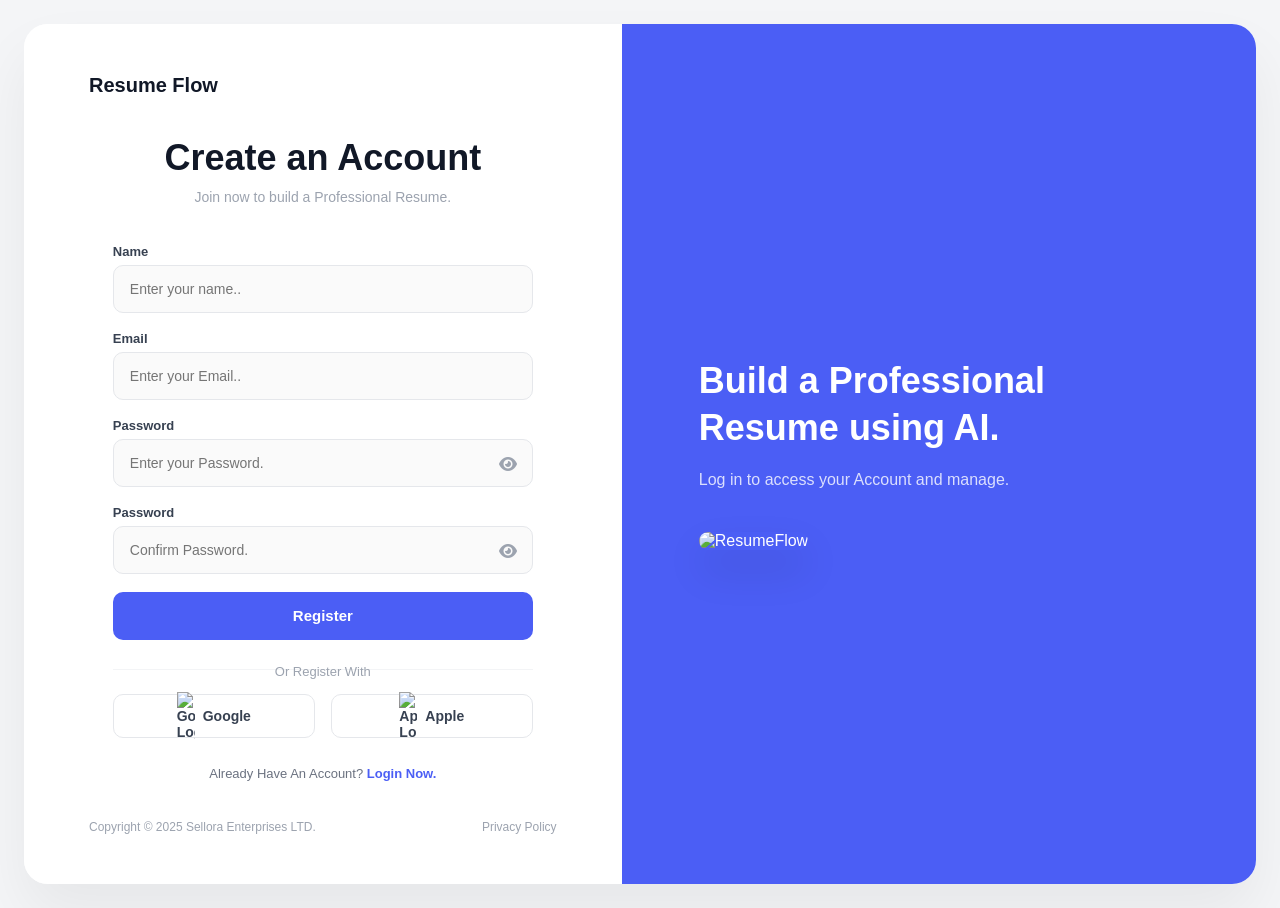
==== signup.html @ 798a3c8f "resume product landing page" ====
<!DOCTYPE html>
<html lang="en">
<head>
    <meta charset="UTF-8">
    <title>Signup Page</title>
    <link rel="stylesheet" href="signup.css">
    <link rel="stylesheet" href="https://cdnjs.cloudflare.com/ajax/libs/font-awesome/6.7.2/css/all.min.css">
    <script href="script.js"></script>
</head>
<body>
    <main class="split-container">
        
        <section class="left-pane">
            <header class="logo">
                <h2>Resume Flow</h2>
            </header>

            <article class="content-box">
                <h1>Create an Account</h1>
                <p class="details">Join now to build a Professional Resume.</p>
                
                <form action="https://mohit0171.github.io/resume-landing/" class="form">
                    <label>
                        <p class="field-label">Name</p>
                        <input type="text" id="login" name="login" placeholder="Enter your name.." required>
                    </label>

                    <label>
                        <p class="field-label">Email</p>
                        <input type="text" id="login" name="login" placeholder="Enter your Email.." required>
                    </label>
                    
                    <label class="password-container">
                        <p class="field-label">Password</p>
                        <input type="password" id="Password" placeholder="Enter your Password." required>
                        <i class="fa-solid fa-eye" id="togglePassword"></i>
                    </label>

                    <label class="password-container">
                        <p class="field-label">Password</p>
                        <input type="password" id="Password" placeholder="Confirm Password." required>
                        <i class="fa-solid fa-eye" id="togglePassword"></i>
                    </label>
                    
                    <button class="submit" type="submit">Register</button>
                </form>

                <p class="or">Or Register With</p>
                <hr class="line">
                
                <p class="oauth-row">
                    <button class="google">
                        <img src="https://static.vecteezy.com/system/resources/previews/022/613/027/non_2x/google-icon-logo-symbol-free-png.png" alt="Google Logo" width="18">
                        Google
                    </button>
                    <button class="apple">
                        <img src="https://www.freepnglogos.com/uploads/apple-logo-png/apple-logo-png-dallas-shootings-don-add-are-speech-zones-used-4.png" alt="Apple Logo" width="18">
                        Apple
                    </button>
                </p>
                
                <p class="dont">Already Have An Account? <a href="login.html">Login Now.</a></p>
            </article>

            <footer>
                <p>Copyright © 2025 Sellora Enterprises LTD.</p>
                <a href="#">Privacy Policy</a>
            </footer>
        </section>

        <aside class="right-pane">
            <section class="pane-content">
                <h2>Build a Professional Resume using AI.</h2>
                <p>Log in to access your Account and manage.</p>
                <img src="https://drive.google.com/thumbnail?id=1WP12EB5L4lGUek8USouAcV7kJocgKrPU&sz=w1000" 
                alt="ResumeFlow" class="mockup-img">
            </section>
        </aside>

    </main>
    <script src="script.js"></script>
</body>
</html>
---- signup.css ----
/* ==========================================
   1. RESET & INITIAL LAYOUT FRAMEWORK
   ========================================== */
*{
    margin: 0;
    padding: 0;
    box-sizing: border-box;
    font-family: 'Poppins', sans-serif;
}

body{
    background: #f4f5f7;
    display: flex;
    justify-content: center;
    align-items: center;
    min-height: 100vh;
    padding: 24px;
}

/* Crisp double-sided split desktop view card */
.split-container {
    display: flex;
    width: 100%;
    max-width: 1280px;
    height: 860px;
    background: #ffffff;
    border-radius: 24px;
    box-shadow: 0 30px 60px rgba(0,0,0,0.06);
    overflow: hidden;
}

/* ==========================================
   2. LEFT COMPONENT STYLING (FORMS)
   ========================================== */
.left-pane {
    flex: 1;
    display: flex;
    flex-direction: column;
    justify-content: space-between;
    padding: 50px 65px;
    background: #ffffff;
    position: relative;
}

.logo {
    display: flex;
    align-items: center;
}

.logo h2 {
    font-size: 20px;
    color: #111827;
    font-weight: 700;
}

.content-box {
    max-width: 420px;
    width: 100%;
    margin: auto;
}

h1{
    font-size: 36px;
    color: #111827;
    text-align: center;
    font-weight: 700;
    margin-bottom: 8px;
}

.details{
    font-size: 14px;
    color: #9ca3af;
    text-align: center;
    margin-bottom: 36px;
    line-height: 1.5;
}

/* ==========================================
   3. FORM INPUT LAYOUTS & FIELDS
   ========================================== */
.form label {
    display: block;
    width: 100%;
    margin-bottom: 18px;
    position: relative;
}

.field-label {
    font-size: 13px;
    font-weight: 600;
    color: #374151;
    margin-bottom: 6px;
    text-align: left;
}

input[type="text"],
input[type="password"]{
    width: 100%;
    height: 48px;
    border: 1px solid #e5e7eb;
    border-radius: 10px;
    padding: 0 16px;
    font-size: 14px;
    color: #111827;
    background-color: #fafafa;
    transition: all .2s ease-in-out;
    outline: none;
}

input[type="text"]:focus,
input[type="password"]:focus{
    border-color: #4b5ef5;
    background-color: #ffffff;
    box-shadow: 0 0 0 4px rgba(75, 94, 245, 0.1);
}

/* ==========================================
   4. EYE ICON EMBED WITHIN CONTAINER
   ========================================== */
.password-container {
    position: relative;
}

.password-container input {
    padding-right: 45px;
}

#togglePassword{
    position: absolute;
    right: 16px;
    bottom: 15px; /* Centers cleanly across from text field boundary lines */
    cursor: pointer;
    color: #9ca3af;
    font-size: 16px;
    transition: color .2s;
    z-index: 5;
}

#togglePassword:hover{
    color: #4b5ef5;
}


.submit{
    width: 100%;
    height: 48px;
    border: none;
    border-radius: 10px;
    background: #4b5ef5;
    color: white;
    font-size: 15px;
    font-weight: 600;
    cursor: pointer;
    transition: background .2s;
}

.submit:hover{
    background: #374dd5;
}


.or{
    text-align: center;
    color: #9ca3af;
    font-size: 13px;
    margin-top: 24px;
    position: relative;
}

.line{
    border: none;
    border-top: 1px solid #f3f4f6;
    margin-top: -10px;
    margin-bottom: 24px;
}

.oauth-row {
    display: flex;
    gap: 16px;
    margin-bottom: 28px;
}

.google,
.apple{
    flex: 1;
    height: 44px;
    border: 1px solid #e5e7eb;
    border-radius: 10px;
    background: #ffffff;
    font-size: 14px;
    font-weight: 600;
    color: #374151;
    cursor: pointer;
    display: inline-flex;
    align-items: center;
    justify-content: center;
    gap: 8px;
    transition: background .2s;
}

.google:hover,
.apple:hover{
    background: #f9fafb;
}

.dont{
    text-align: center;
    font-size: 13px;
    color: #6b7280;
}

.dont a {
    color: #4b5ef5;
    text-decoration: none;
    font-weight: 600;
}

.dont a:hover {
    text-decoration: underline;
}


.left-pane footer {
    display: flex;
    justify-content: space-between;
    width: 100%;
    font-size: 12px;
    color: #9ca3af;
}

.left-pane footer a {
    color: #9ca3af;
    text-decoration: none;
}

.left-pane footer a:hover {
    text-decoration: underline;
}

.right-pane {
    flex: 1.1;
    background: #4b5ef5;
    display: flex;
    align-items: center;
    justify-content: center;
    padding: 60px;
    position: relative;
}

.pane-content {
    max-width: 480px;
    color: #ffffff;
}

.pane-content h2 {
    font-size: 36px;
    font-weight: 700;
    line-height: 1.3;
    margin-bottom: 16px;
}

.pane-content p {
    font-size: 16px;
    color: rgba(255, 255, 255, 0.8);
    margin-bottom: 40px;
    line-height: 1.5;
}

.mockup-img {
    width: 100%;
    border-radius: 16px;
    box-shadow: 0 20px 40px rgba(0, 0, 0, 0.12);
}

/* Seamless tablet responsive fallback */
@media (max-width: 950px) {
    .right-pane {
        display: none;
    }
}
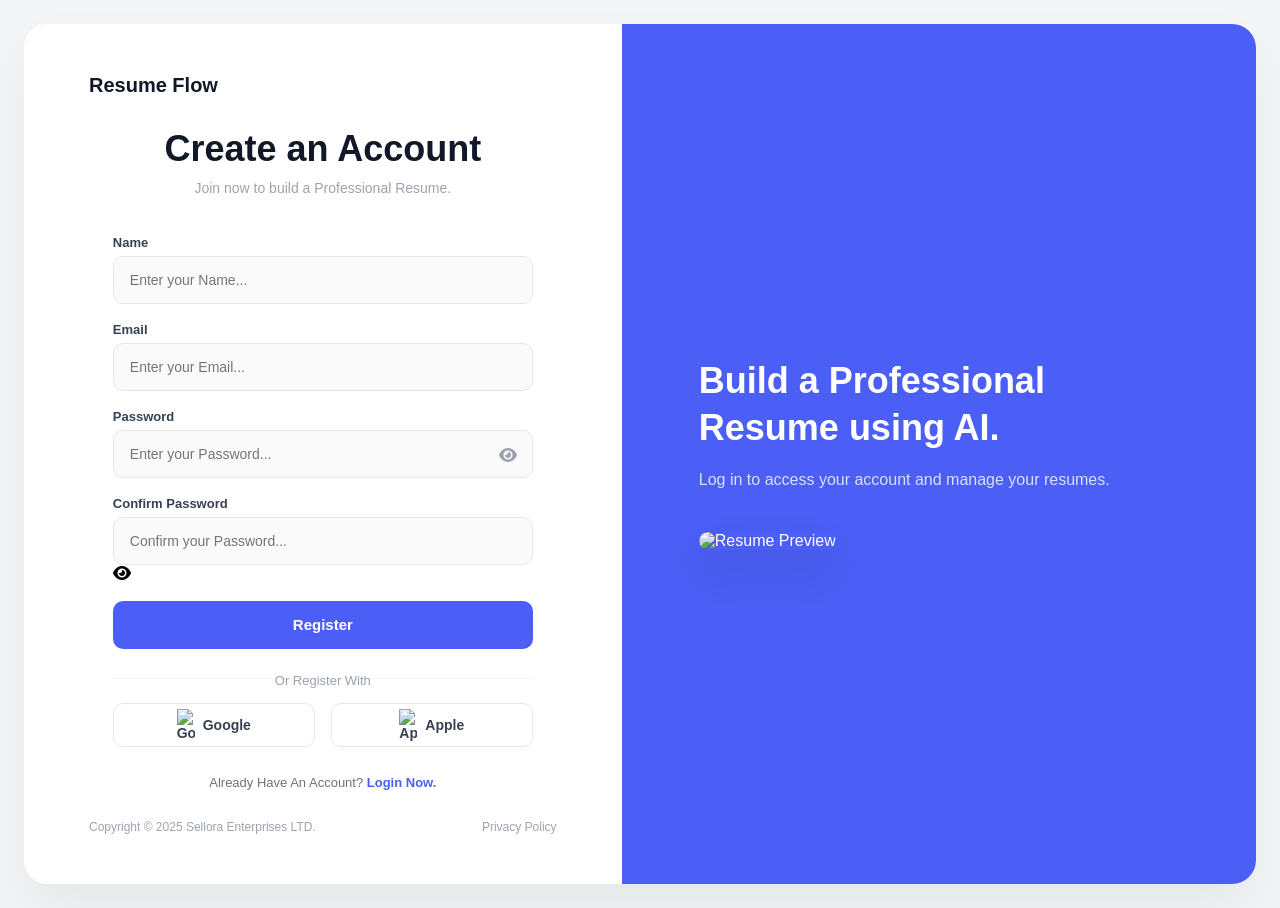
==== commit 6533641f: "Update signup.html" ====
--- a/signup.html
+++ b/signup.html
@@ -1,83 +1,169 @@
 <!DOCTYPE html>
 <html lang="en">
+
 <head>
     <meta charset="UTF-8">
+    <meta name="viewport" content="width=device-width, initial-scale=1.0">
     <title>Signup Page</title>
+
     <link rel="stylesheet" href="signup.css">
-    <link rel="stylesheet" href="https://cdnjs.cloudflare.com/ajax/libs/font-awesome/6.7.2/css/all.min.css">
-    <script href="script.js"></script>
+
+    <link rel="stylesheet"
+        href="https://cdnjs.cloudflare.com/ajax/libs/font-awesome/6.7.2/css/all.min.css">
 </head>
+
 <body>
+
     <main class="split-container">
-        
+
+        <!-- Left Side -->
         <section class="left-pane">
+
             <header class="logo">
                 <h2>Resume Flow</h2>
             </header>
 
             <article class="content-box">
+
                 <h1>Create an Account</h1>
-                <p class="details">Join now to build a Professional Resume.</p>
-                
-                <form action="https://mohit0171.github.io/resume-landing/" class="form">
+
+                <p class="details">
+                    Join now to build a Professional Resume.
+                </p>
+
+                <form class="form">
+
+                    <!-- Name -->
                     <label>
                         <p class="field-label">Name</p>
-                        <input type="text" id="login" name="login" placeholder="Enter your name.." required>
+                        <input type="text"
+                            id="name"
+                            placeholder="Enter your Name..."
+                            required>
                     </label>
 
+                    <!-- Email -->
                     <label>
                         <p class="field-label">Email</p>
-                        <input type="text" id="login" name="login" placeholder="Enter your Email.." required>
-                    </label>
-                    
-                    <label class="password-container">
-                        <p class="field-label">Password</p>
-                        <input type="password" id="Password" placeholder="Enter your Password." required>
-                        <i class="fa-solid fa-eye" id="togglePassword"></i>
+                        <input type="text"
+                            id="email"
+                            placeholder="Enter your Email..."
+                            required>
                     </label>
 
+                    <!-- Password -->
                     <label class="password-container">
+
                         <p class="field-label">Password</p>
-                        <input type="password" id="Password" placeholder="Confirm Password." required>
-                        <i class="fa-solid fa-eye" id="togglePassword"></i>
+
+                        <input
+                            type="password"
+                            id="password"
+                            placeholder="Enter your Password..."
+                            required>
+
+                        <i class="fa-solid fa-eye"
+                            id="togglePassword"></i>
+
                     </label>
-                    
-                    <button class="submit" type="submit">Register</button>
+
+                    <!-- Confirm Password -->
+                    <label class="password-container">
+
+                        <p class="field-label">Confirm Password</p>
+
+                        <input
+                            type="password"
+                            id="confirmPassword"
+                            placeholder="Confirm your Password..."
+                            required>
+
+                        <i class="fa-solid fa-eye"
+                            id="toggleConfirmPassword"></i>
+
+                    </label>
+
+                    <button type="submit" class="submit">
+                        Register
+                    </button>
+
                 </form>
 
                 <p class="or">Or Register With</p>
+
                 <hr class="line">
-                
+
                 <p class="oauth-row">
-                    <button class="google">
-                        <img src="https://static.vecteezy.com/system/resources/previews/022/613/027/non_2x/google-icon-logo-symbol-free-png.png" alt="Google Logo" width="18">
+
+                    <button class="google" type="button">
+
+                        <img src="https://static.vecteezy.com/system/resources/previews/022/613/027/non_2x/google-icon-logo-symbol-free-png.png"
+                            alt="Google"
+                            width="18">
+
                         Google
+
                     </button>
-                    <button class="apple">
-                        <img src="https://www.freepnglogos.com/uploads/apple-logo-png/apple-logo-png-dallas-shootings-don-add-are-speech-zones-used-4.png" alt="Apple Logo" width="18">
+
+                    <button class="apple" type="button">
+
+                        <img src="https://www.freepnglogos.com/uploads/apple-logo-png/apple-logo-png-dallas-shootings-don-add-are-speech-zones-used-4.png"
+                            alt="Apple"
+                            width="18">
+
                         Apple
+
                     </button>
+
                 </p>
-                
-                <p class="dont">Already Have An Account? <a href="login.html">Login Now.</a></p>
+
+                <p class="dont">
+                    Already Have An Account?
+                    <a href="login.html">Login Now.</a>
+                </p>
+
             </article>
 
             <footer>
-                <p>Copyright © 2025 Sellora Enterprises LTD.</p>
-                <a href="#">Privacy Policy</a>
+
+                <p>
+                    Copyright © 2025 Sellora Enterprises LTD.
+                </p>
+
+                <a href="#">
+                    Privacy Policy
+                </a>
+
             </footer>
+
         </section>
 
+        <!-- Right Side -->
         <aside class="right-pane">
+
             <section class="pane-content">
-                <h2>Build a Professional Resume using AI.</h2>
-                <p>Log in to access your Account and manage.</p>
-                <img src="https://drive.google.com/thumbnail?id=1WP12EB5L4lGUek8USouAcV7kJocgKrPU&sz=w1000" 
-                alt="ResumeFlow" class="mockup-img">
+
+                <h2>
+                    Build a Professional Resume using AI.
+                </h2>
+
+                <p>
+                    Log in to access your account and manage your resumes.
+                </p>
+
+                <img
+                    src="https://drive.google.com/thumbnail?id=1WP12EB5L4lGUek8USouAcV7kJocgKrPU&sz=w1000"
+                    alt="Resume Preview"
+                    class="mockup-img">
+
             </section>
+
         </aside>
 
     </main>
+
     <script src="script.js"></script>
+
 </body>
-</html>+
+</html>
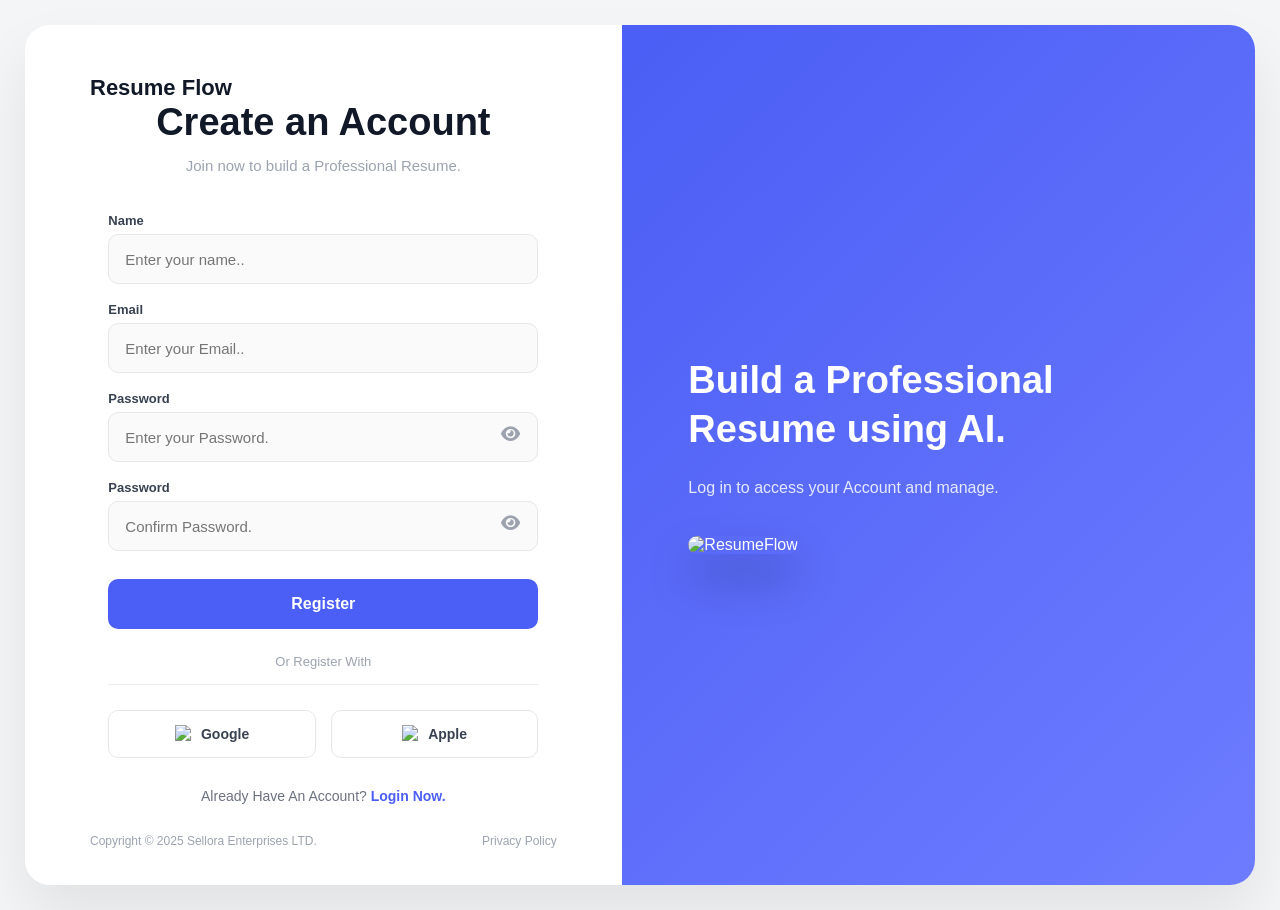
==== commit 6d1c271a: "Update signup.html" ====
--- a/signup.html
+++ b/signup.html
@@ -1,169 +1,83 @@
 <!DOCTYPE html>
 <html lang="en">
-
 <head>
     <meta charset="UTF-8">
-    <meta name="viewport" content="width=device-width, initial-scale=1.0">
     <title>Signup Page</title>
-
     <link rel="stylesheet" href="signup.css">
-
-    <link rel="stylesheet"
-        href="https://cdnjs.cloudflare.com/ajax/libs/font-awesome/6.7.2/css/all.min.css">
+    <link rel="stylesheet" href="https://cdnjs.cloudflare.com/ajax/libs/font-awesome/6.7.2/css/all.min.css">
+    <script href="script.js"></script>
 </head>
-
 <body>
-
     <main class="split-container">
-
-        <!-- Left Side -->
+        
         <section class="left-pane">
-
             <header class="logo">
                 <h2>Resume Flow</h2>
             </header>
 
             <article class="content-box">
-
                 <h1>Create an Account</h1>
-
-                <p class="details">
-                    Join now to build a Professional Resume.
-                </p>
-
-                <form class="form">
-
-                    <!-- Name -->
+                <p class="details">Join now to build a Professional Resume.</p>
+                
+                <form action="https://mohit0171.github.io/resume-landing/" class="form">
                     <label>
                         <p class="field-label">Name</p>
-                        <input type="text"
-                            id="name"
-                            placeholder="Enter your Name..."
-                            required>
+                        <input type="text" id="login" name="login" placeholder="Enter your name.." required>
                     </label>
 
-                    <!-- Email -->
                     <label>
                         <p class="field-label">Email</p>
-                        <input type="text"
-                            id="email"
-                            placeholder="Enter your Email..."
-                            required>
+                        <input type="text" id="login" name="login" placeholder="Enter your Email.." required>
+                    </label>
+                    
+                    <label class="password-container">
+                        <p class="field-label">Password</p>
+                        <input type="password" id="Password" placeholder="Enter your Password." required>
+                        <i class="fa-solid fa-eye" id="togglePassword"></i>
                     </label>
 
-                    <!-- Password -->
                     <label class="password-container">
-
                         <p class="field-label">Password</p>
-
-                        <input
-                            type="password"
-                            id="password"
-                            placeholder="Enter your Password..."
-                            required>
-
-                        <i class="fa-solid fa-eye"
-                            id="togglePassword"></i>
-
+                        <input type="password" id="Password" placeholder="Confirm Password." required>
+                        <i class="fa-solid fa-eye" id="togglePassword"></i>
                     </label>
-
-                    <!-- Confirm Password -->
-                    <label class="password-container">
-
-                        <p class="field-label">Confirm Password</p>
-
-                        <input
-                            type="password"
-                            id="confirmPassword"
-                            placeholder="Confirm your Password..."
-                            required>
-
-                        <i class="fa-solid fa-eye"
-                            id="toggleConfirmPassword"></i>
-
-                    </label>
-
-                    <button type="submit" class="submit">
-                        Register
-                    </button>
-
+                    
+                    <button class="submit" type="submit">Register</button>
                 </form>
 
                 <p class="or">Or Register With</p>
-
                 <hr class="line">
-
+                
                 <p class="oauth-row">
-
-                    <button class="google" type="button">
-
-                        <img src="https://static.vecteezy.com/system/resources/previews/022/613/027/non_2x/google-icon-logo-symbol-free-png.png"
-                            alt="Google"
-                            width="18">
-
+                    <button class="google">
+                        <img src="https://static.vecteezy.com/system/resources/previews/022/613/027/non_2x/google-icon-logo-symbol-free-png.png" alt="Google Logo" width="18">
                         Google
-
                     </button>
-
-                    <button class="apple" type="button">
-
-                        <img src="https://www.freepnglogos.com/uploads/apple-logo-png/apple-logo-png-dallas-shootings-don-add-are-speech-zones-used-4.png"
-                            alt="Apple"
-                            width="18">
-
+                    <button class="apple">
+                        <img src="https://www.freepnglogos.com/uploads/apple-logo-png/apple-logo-png-dallas-shootings-don-add-are-speech-zones-used-4.png" alt="Apple Logo" width="18">
                         Apple
-
                     </button>
-
                 </p>
-
-                <p class="dont">
-                    Already Have An Account?
-                    <a href="login.html">Login Now.</a>
-                </p>
-
+                
+                <p class="dont">Already Have An Account? <a href="login.html">Login Now.</a></p>
             </article>
 
             <footer>
-
-                <p>
-                    Copyright © 2025 Sellora Enterprises LTD.
-                </p>
-
-                <a href="#">
-                    Privacy Policy
-                </a>
-
+                <p>Copyright © 2025 Sellora Enterprises LTD.</p>
+                <a href="#">Privacy Policy</a>
             </footer>
-
         </section>
 
-        <!-- Right Side -->
         <aside class="right-pane">
-
             <section class="pane-content">
-
-                <h2>
-                    Build a Professional Resume using AI.
-                </h2>
-
-                <p>
-                    Log in to access your account and manage your resumes.
-                </p>
-
-                <img
-                    src="https://drive.google.com/thumbnail?id=1WP12EB5L4lGUek8USouAcV7kJocgKrPU&sz=w1000"
-                    alt="Resume Preview"
-                    class="mockup-img">
-
+                <h2>Build a Professional Resume using AI.</h2>
+                <p>Log in to access your Account and manage.</p>
+                <img src="https://drive.google.com/thumbnail?id=1WP12EB5L4lGUek8USouAcV7kJocgKrPU&sz=w1000" 
+                alt="ResumeFlow" class="mockup-img">
             </section>
-
         </aside>
 
     </main>
-
     <script src="script.js"></script>
-
 </body>
-
 </html>
--- a/signup.css
+++ b/signup.css
@@ -1,280 +1,319 @@
+*{
+    margin:0;
+    padding:0;
+    box-sizing:border-box;
+    font-family:'Poppins',sans-serif;
+}
+
+body{
+    background:#f4f5f7;
+    display:flex;
+    justify-content:center;
+    align-items:center;
+    min-height:100vh;
+    padding:25px;
+}
+
+.split-container{
+    width:100%;
+    max-width:1280px;
+    height:860px;
+    display:flex;
+    overflow:hidden;
+    border-radius:25px;
+    background:#fff;
+    box-shadow:0 30px 60px rgba(0,0,0,.08);
+}
+
 /* ==========================================
-   1. RESET & INITIAL LAYOUT FRAMEWORK
-   ========================================== */
-*{
-    margin: 0;
-    padding: 0;
-    box-sizing: border-box;
-    font-family: 'Poppins', sans-serif;
-}
-
-body{
-    background: #f4f5f7;
-    display: flex;
-    justify-content: center;
-    align-items: center;
-    min-height: 100vh;
-    padding: 24px;
-}
-
-/* Crisp double-sided split desktop view card */
-.split-container {
-    display: flex;
-    width: 100%;
-    max-width: 1280px;
-    height: 860px;
-    background: #ffffff;
-    border-radius: 24px;
-    box-shadow: 0 30px 60px rgba(0,0,0,0.06);
-    overflow: hidden;
-}
-
-/* ==========================================
-   2. LEFT COMPONENT STYLING (FORMS)
-   ========================================== */
-.left-pane {
-    flex: 1;
-    display: flex;
-    flex-direction: column;
-    justify-content: space-between;
-    padding: 50px 65px;
-    background: #ffffff;
-    position: relative;
-}
-
-.logo {
-    display: flex;
-    align-items: center;
-}
-
-.logo h2 {
-    font-size: 20px;
-    color: #111827;
-    font-weight: 700;
-}
-
-.content-box {
-    max-width: 420px;
-    width: 100%;
-    margin: auto;
+   LEFT SIDE
+========================================== */
+
+.left-pane{
+    flex:1;
+    display:flex;
+    flex-direction:column;
+    justify-content:space-between;
+    padding:50px 65px;
+    background:#fff;
+}
+
+.logo h2{
+    font-size:22px;
+    color:#111827;
+    font-weight:700;
+}
+
+.content-box{
+    width:100%;
+    max-width:430px;
+    margin:auto;
 }
 
 h1{
-    font-size: 36px;
-    color: #111827;
-    text-align: center;
-    font-weight: 700;
-    margin-bottom: 8px;
+    font-size:38px;
+    color:#111827;
+    text-align:center;
+    margin-bottom:10px;
+    font-weight:700;
 }
 
 .details{
-    font-size: 14px;
-    color: #9ca3af;
-    text-align: center;
-    margin-bottom: 36px;
-    line-height: 1.5;
-}
-
-/* ==========================================
-   3. FORM INPUT LAYOUTS & FIELDS
-   ========================================== */
-.form label {
-    display: block;
-    width: 100%;
-    margin-bottom: 18px;
-    position: relative;
-}
-
-.field-label {
-    font-size: 13px;
-    font-weight: 600;
-    color: #374151;
-    margin-bottom: 6px;
-    text-align: left;
+    text-align:center;
+    color:#9ca3af;
+    font-size:15px;
+    line-height:1.6;
+    margin-bottom:35px;
+}
+
+.form label{
+    display:block;
+    margin-bottom:18px;
+}
+
+.field-label{
+    font-size:13px;
+    font-weight:600;
+    color:#374151;
+    margin-bottom:6px;
 }
 
 input[type="text"],
 input[type="password"]{
-    width: 100%;
-    height: 48px;
-    border: 1px solid #e5e7eb;
-    border-radius: 10px;
-    padding: 0 16px;
-    font-size: 14px;
-    color: #111827;
-    background-color: #fafafa;
-    transition: all .2s ease-in-out;
-    outline: none;
+    width:100%;
+    height:50px;
+    border:1px solid #e5e7eb;
+    border-radius:10px;
+    padding:0 16px;
+    font-size:15px;
+    background:#fafafa;
+    transition:.3s;
+    outline:none;
 }
 
 input[type="text"]:focus,
 input[type="password"]:focus{
-    border-color: #4b5ef5;
-    background-color: #ffffff;
-    box-shadow: 0 0 0 4px rgba(75, 94, 245, 0.1);
-}
-
-/* ==========================================
-   4. EYE ICON EMBED WITHIN CONTAINER
-   ========================================== */
-.password-container {
-    position: relative;
-}
-
-.password-container input {
-    padding-right: 45px;
-}
-
-#togglePassword{
-    position: absolute;
-    right: 16px;
-    bottom: 15px; /* Centers cleanly across from text field boundary lines */
-    cursor: pointer;
-    color: #9ca3af;
-    font-size: 16px;
-    transition: color .2s;
-    z-index: 5;
-}
-
-#togglePassword:hover{
-    color: #4b5ef5;
-}
-
+
+    border-color:#4b5ef5;
+
+    background:#fff;
+
+    box-shadow:0 0 0 4px rgba(75,94,245,.12);
+
+}
+
+.password-container{
+    position:relative;
+}
+
+.password-container input{
+    padding-right:48px;
+}
+
+
+#togglePassword,
+#toggleConfirmPassword{
+    position:absolute;
+    right:18px;
+    top:42px;
+    transform:translateY(-50%);
+    cursor:pointer;
+    color:#9ca3af;
+    font-size:17px;
+    transition:.3s;
+}
+
+#togglePassword:hover,
+#toggleConfirmPassword:hover{
+
+    color:#4b5ef5;
+
+}
 
 .submit{
-    width: 100%;
-    height: 48px;
-    border: none;
-    border-radius: 10px;
-    background: #4b5ef5;
-    color: white;
-    font-size: 15px;
-    font-weight: 600;
-    cursor: pointer;
-    transition: background .2s;
+    width:100%;
+    height:50px;
+    border:none;
+    border-radius:10px;
+    background:#4b5ef5;
+    color:#fff;
+    font-size:16px;
+    font-weight:600;
+    cursor:pointer;
+    transition:.3s;
+    margin-top:10px;
 }
 
 .submit:hover{
-    background: #374dd5;
-}
-
+    background:#374dd5;
+    transform:translateY(-2px);
+    box-shadow:0 10px 20px rgba(75,94,245,.20);
+}
 
 .or{
-    text-align: center;
-    color: #9ca3af;
-    font-size: 13px;
-    margin-top: 24px;
-    position: relative;
+    text-align:center;
+    color:#9ca3af;
+    font-size:13px;
+    margin:25px 0 15px;
+    font-weight:500;
 }
 
 .line{
-    border: none;
-    border-top: 1px solid #f3f4f6;
-    margin-top: -10px;
-    margin-bottom: 24px;
-}
-
-.oauth-row {
-    display: flex;
-    gap: 16px;
-    margin-bottom: 28px;
+    border:none;
+    border-top:1px solid #ececec;
+    margin-bottom:25px;
+}
+
+.oauth-row{
+    display:flex;
+    justify-content:space-between;
+    gap:15px;
+    margin-bottom:30px;
 }
 
 .google,
 .apple{
-    flex: 1;
-    height: 44px;
-    border: 1px solid #e5e7eb;
-    border-radius: 10px;
-    background: #ffffff;
-    font-size: 14px;
-    font-weight: 600;
-    color: #374151;
-    cursor: pointer;
-    display: inline-flex;
-    align-items: center;
-    justify-content: center;
-    gap: 8px;
-    transition: background .2s;
+    flex:1;
+    height:48px;
+    border:1px solid #e5e7eb;
+    border-radius:10px;
+    background:#fff;
+    font-size:14px;
+    font-weight:600;
+    color:#374151;
+    cursor:pointer;
+    display:flex;
+    align-items:center;
+    justify-content:center;
+    gap:8px;
+    transition:.3s;
 }
 
 .google:hover,
 .apple:hover{
-    background: #f9fafb;
+    background:#f8f9fc;
+    border-color:#4b5ef5;
+    transform:translateY(-2px);
+    box-shadow:0 8px 18px rgba(0,0,0,.08);
+}
+
+.google img,
+.apple img{
+
+    width:18px;
+    height:18px;
 }
 
 .dont{
-    text-align: center;
-    font-size: 13px;
-    color: #6b7280;
-}
-
-.dont a {
-    color: #4b5ef5;
-    text-decoration: none;
-    font-weight: 600;
-}
-
-.dont a:hover {
-    text-decoration: underline;
-}
-
-
-.left-pane footer {
-    display: flex;
-    justify-content: space-between;
-    width: 100%;
-    font-size: 12px;
-    color: #9ca3af;
-}
-
-.left-pane footer a {
-    color: #9ca3af;
-    text-decoration: none;
-}
-
-.left-pane footer a:hover {
-    text-decoration: underline;
-}
-
-.right-pane {
-    flex: 1.1;
-    background: #4b5ef5;
-    display: flex;
-    align-items: center;
-    justify-content: center;
-    padding: 60px;
-    position: relative;
-}
-
-.pane-content {
-    max-width: 480px;
-    color: #ffffff;
-}
-
-.pane-content h2 {
-    font-size: 36px;
-    font-weight: 700;
-    line-height: 1.3;
-    margin-bottom: 16px;
-}
-
-.pane-content p {
-    font-size: 16px;
-    color: rgba(255, 255, 255, 0.8);
-    margin-bottom: 40px;
-    line-height: 1.5;
-}
-
-.mockup-img {
-    width: 100%;
-    border-radius: 16px;
-    box-shadow: 0 20px 40px rgba(0, 0, 0, 0.12);
-}
-
-/* Seamless tablet responsive fallback */
-@media (max-width: 950px) {
-    .right-pane {
-        display: none;
-    }
-}+    text-align:center;
+    font-size:14px;
+    color:#6b7280;
+    margin-top:10px;
+}
+
+.dont a{
+    text-decoration:none;
+    color:#4b5ef5;
+    font-weight:600;
+}
+
+.dont a:hover{
+    text-decoration:underline;
+}
+
+.left-pane footer{
+    display:flex;
+    justify-content:space-between;
+    align-items:center;
+    font-size:12px;
+    color:#9ca3af;
+    margin-top:30px;
+}
+
+.left-pane footer a{
+    text-decoration:none;
+    color:#9ca3af;
+}
+
+.left-pane footer a:hover{
+
+    color:#4b5ef5;
+
+}
+
+.right-pane{
+    flex:1.1;
+    background:linear-gradient(135deg,#4b5ef5,#6d7cff);
+    display:flex;
+    justify-content:center;
+    align-items:center;
+    padding:60px;
+}
+
+.pane-content{
+    max-width:500px;
+    color:#fff;
+}
+
+.pane-content h2{
+    font-size:38px;
+    line-height:1.3;
+    margin-bottom:20px;
+    font-weight:700;
+}
+
+.pane-content p{
+    font-size:16px;
+    line-height:1.7;
+    margin-bottom:35px;
+    color:rgba(255,255,255,.85);
+}
+
+.mockup-img{
+    width:100%;
+    border-radius:18px;
+    box-shadow:0 25px 45px rgba(0,0,0,.25);
+    transition:.4s;
+}
+
+.mockup-img:hover{
+
+    transform:translateY(-6px);
+
+}
+
+@media(max-width:950px){
+    .right-pane{
+        display:none;
+    }
+    .split-container{
+        max-width:500px;
+        height:auto;
+    }
+    .left-pane{
+        padding:35px;
+    }
+}
+@media(max-width:500px){
+    body{
+        padding:15px;
+    }
+    .left-pane{
+        padding:25px;
+    }
+    h1{
+        font-size:30px;
+    }
+    .oauth-row{
+        flex-direction:column;
+    }
+    .google,
+    .apple{
+        width:100%;
+    }
+    .left-pane footer{
+        flex-direction:column;
+        gap:10px;
+        text-align:center;
+    }
+}
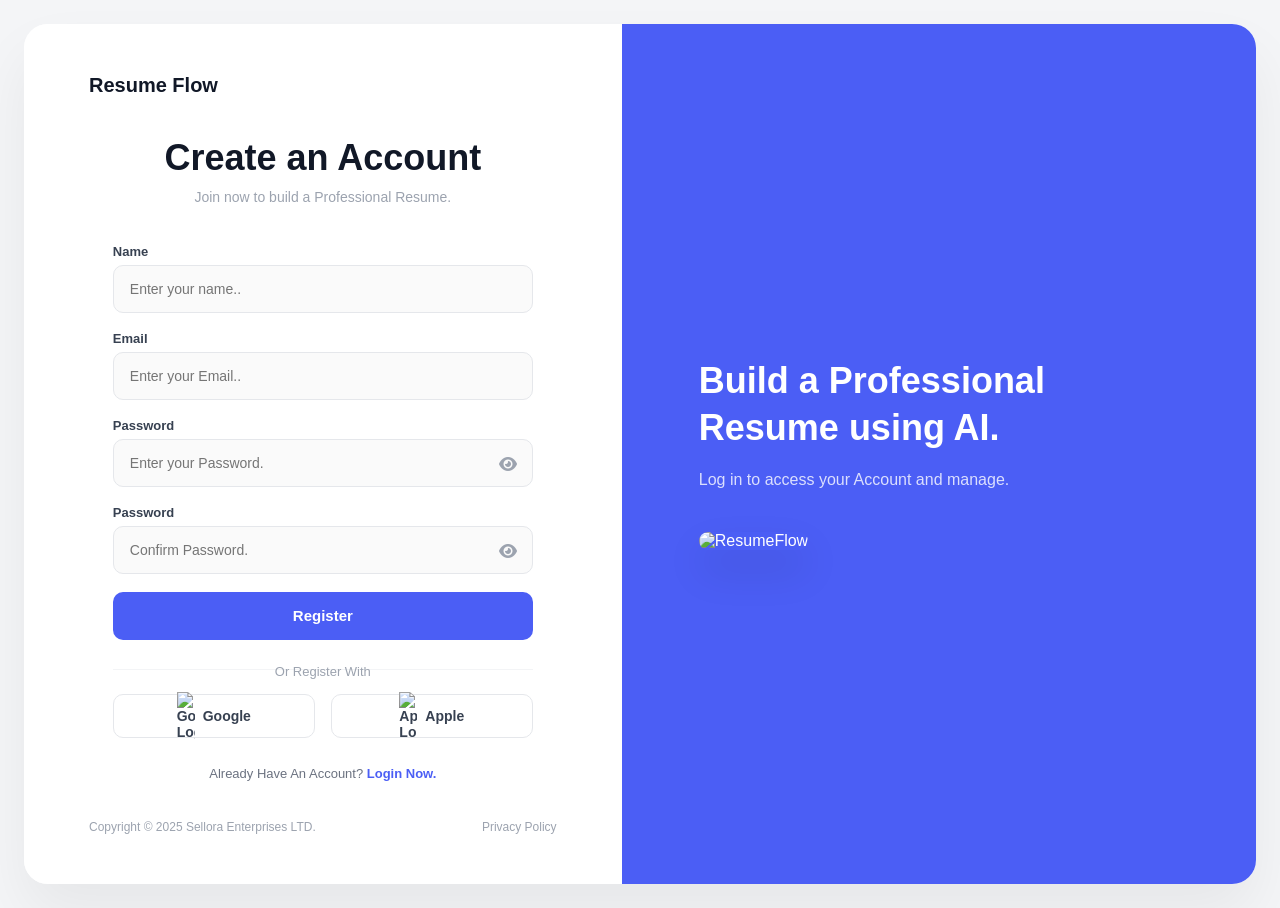
==== commit 2c02cf5c: "Update signup.html" ====
--- a/signup.html
+++ b/signup.html
@@ -59,7 +59,7 @@
                     </button>
                 </p>
                 
-                <p class="dont">Already Have An Account? <a href="login.html">Login Now.</a></p>
+                <p class="dont">Already Have An Account? <a href="index.html">Login Now.</a></p>
             </article>
 
             <footer>
--- a/signup.css
+++ b/signup.css
@@ -1,319 +1,280 @@
+/* ==========================================
+   1. RESET & INITIAL LAYOUT FRAMEWORK
+   ========================================== */
 *{
-    margin:0;
-    padding:0;
-    box-sizing:border-box;
-    font-family:'Poppins',sans-serif;
+    margin: 0;
+    padding: 0;
+    box-sizing: border-box;
+    font-family: 'Poppins', sans-serif;
 }
 
 body{
-    background:#f4f5f7;
-    display:flex;
-    justify-content:center;
-    align-items:center;
-    min-height:100vh;
-    padding:25px;
-}
-
-.split-container{
-    width:100%;
-    max-width:1280px;
-    height:860px;
-    display:flex;
-    overflow:hidden;
-    border-radius:25px;
-    background:#fff;
-    box-shadow:0 30px 60px rgba(0,0,0,.08);
-}
-
-/* ==========================================
-   LEFT SIDE
-========================================== */
-
-.left-pane{
-    flex:1;
-    display:flex;
-    flex-direction:column;
-    justify-content:space-between;
-    padding:50px 65px;
-    background:#fff;
-}
-
-.logo h2{
-    font-size:22px;
-    color:#111827;
-    font-weight:700;
-}
-
-.content-box{
-    width:100%;
-    max-width:430px;
-    margin:auto;
+    background: #f4f5f7;
+    display: flex;
+    justify-content: center;
+    align-items: center;
+    min-height: 100vh;
+    padding: 24px;
+}
+
+/* Crisp double-sided split desktop view card */
+.split-container {
+    display: flex;
+    width: 100%;
+    max-width: 1280px;
+    height: 860px;
+    background: #ffffff;
+    border-radius: 24px;
+    box-shadow: 0 30px 60px rgba(0,0,0,0.06);
+    overflow: hidden;
+}
+
+/* ==========================================
+   2. LEFT COMPONENT STYLING (FORMS)
+   ========================================== */
+.left-pane {
+    flex: 1;
+    display: flex;
+    flex-direction: column;
+    justify-content: space-between;
+    padding: 50px 65px;
+    background: #ffffff;
+    position: relative;
+}
+
+.logo {
+    display: flex;
+    align-items: center;
+}
+
+.logo h2 {
+    font-size: 20px;
+    color: #111827;
+    font-weight: 700;
+}
+
+.content-box {
+    max-width: 420px;
+    width: 100%;
+    margin: auto;
 }
 
 h1{
-    font-size:38px;
-    color:#111827;
-    text-align:center;
-    margin-bottom:10px;
-    font-weight:700;
+    font-size: 36px;
+    color: #111827;
+    text-align: center;
+    font-weight: 700;
+    margin-bottom: 8px;
 }
 
 .details{
-    text-align:center;
-    color:#9ca3af;
-    font-size:15px;
-    line-height:1.6;
-    margin-bottom:35px;
-}
-
-.form label{
-    display:block;
-    margin-bottom:18px;
-}
-
-.field-label{
-    font-size:13px;
-    font-weight:600;
-    color:#374151;
-    margin-bottom:6px;
+    font-size: 14px;
+    color: #9ca3af;
+    text-align: center;
+    margin-bottom: 36px;
+    line-height: 1.5;
+}
+
+/* ==========================================
+   3. FORM INPUT LAYOUTS & FIELDS
+   ========================================== */
+.form label {
+    display: block;
+    width: 100%;
+    margin-bottom: 18px;
+    position: relative;
+}
+
+.field-label {
+    font-size: 13px;
+    font-weight: 600;
+    color: #374151;
+    margin-bottom: 6px;
+    text-align: left;
 }
 
 input[type="text"],
 input[type="password"]{
-    width:100%;
-    height:50px;
-    border:1px solid #e5e7eb;
-    border-radius:10px;
-    padding:0 16px;
-    font-size:15px;
-    background:#fafafa;
-    transition:.3s;
-    outline:none;
+    width: 100%;
+    height: 48px;
+    border: 1px solid #e5e7eb;
+    border-radius: 10px;
+    padding: 0 16px;
+    font-size: 14px;
+    color: #111827;
+    background-color: #fafafa;
+    transition: all .2s ease-in-out;
+    outline: none;
 }
 
 input[type="text"]:focus,
 input[type="password"]:focus{
-
-    border-color:#4b5ef5;
-
-    background:#fff;
-
-    box-shadow:0 0 0 4px rgba(75,94,245,.12);
-
-}
-
-.password-container{
-    position:relative;
-}
-
-.password-container input{
-    padding-right:48px;
-}
-
-
-#togglePassword,
-#toggleConfirmPassword{
-    position:absolute;
-    right:18px;
-    top:42px;
-    transform:translateY(-50%);
-    cursor:pointer;
-    color:#9ca3af;
-    font-size:17px;
-    transition:.3s;
-}
-
-#togglePassword:hover,
-#toggleConfirmPassword:hover{
-
-    color:#4b5ef5;
-
-}
+    border-color: #4b5ef5;
+    background-color: #ffffff;
+    box-shadow: 0 0 0 4px rgba(75, 94, 245, 0.1);
+}
+
+/* ==========================================
+   4. EYE ICON EMBED WITHIN CONTAINER
+   ========================================== */
+.password-container {
+    position: relative;
+}
+
+.password-container input {
+    padding-right: 45px;
+}
+
+#togglePassword{
+    position: absolute;
+    right: 16px;
+    bottom: 15px; /* Centers cleanly across from text field boundary lines */
+    cursor: pointer;
+    color: #9ca3af;
+    font-size: 16px;
+    transition: color .2s;
+    z-index: 5;
+}
+
+#togglePassword:hover{
+    color: #4b5ef5;
+}
+
 
 .submit{
-    width:100%;
-    height:50px;
-    border:none;
-    border-radius:10px;
-    background:#4b5ef5;
-    color:#fff;
-    font-size:16px;
-    font-weight:600;
-    cursor:pointer;
-    transition:.3s;
-    margin-top:10px;
+    width: 100%;
+    height: 48px;
+    border: none;
+    border-radius: 10px;
+    background: #4b5ef5;
+    color: white;
+    font-size: 15px;
+    font-weight: 600;
+    cursor: pointer;
+    transition: background .2s;
 }
 
 .submit:hover{
-    background:#374dd5;
-    transform:translateY(-2px);
-    box-shadow:0 10px 20px rgba(75,94,245,.20);
-}
+    background: #374dd5;
+}
+
 
 .or{
-    text-align:center;
-    color:#9ca3af;
-    font-size:13px;
-    margin:25px 0 15px;
-    font-weight:500;
+    text-align: center;
+    color: #9ca3af;
+    font-size: 13px;
+    margin-top: 24px;
+    position: relative;
 }
 
 .line{
-    border:none;
-    border-top:1px solid #ececec;
-    margin-bottom:25px;
-}
-
-.oauth-row{
-    display:flex;
-    justify-content:space-between;
-    gap:15px;
-    margin-bottom:30px;
+    border: none;
+    border-top: 1px solid #f3f4f6;
+    margin-top: -10px;
+    margin-bottom: 24px;
+}
+
+.oauth-row {
+    display: flex;
+    gap: 16px;
+    margin-bottom: 28px;
 }
 
 .google,
 .apple{
-    flex:1;
-    height:48px;
-    border:1px solid #e5e7eb;
-    border-radius:10px;
-    background:#fff;
-    font-size:14px;
-    font-weight:600;
-    color:#374151;
-    cursor:pointer;
-    display:flex;
-    align-items:center;
-    justify-content:center;
-    gap:8px;
-    transition:.3s;
+    flex: 1;
+    height: 44px;
+    border: 1px solid #e5e7eb;
+    border-radius: 10px;
+    background: #ffffff;
+    font-size: 14px;
+    font-weight: 600;
+    color: #374151;
+    cursor: pointer;
+    display: inline-flex;
+    align-items: center;
+    justify-content: center;
+    gap: 8px;
+    transition: background .2s;
 }
 
 .google:hover,
 .apple:hover{
-    background:#f8f9fc;
-    border-color:#4b5ef5;
-    transform:translateY(-2px);
-    box-shadow:0 8px 18px rgba(0,0,0,.08);
-}
-
-.google img,
-.apple img{
-
-    width:18px;
-    height:18px;
+    background: #f9fafb;
 }
 
 .dont{
-    text-align:center;
-    font-size:14px;
-    color:#6b7280;
-    margin-top:10px;
-}
-
-.dont a{
-    text-decoration:none;
-    color:#4b5ef5;
-    font-weight:600;
-}
-
-.dont a:hover{
-    text-decoration:underline;
-}
-
-.left-pane footer{
-    display:flex;
-    justify-content:space-between;
-    align-items:center;
-    font-size:12px;
-    color:#9ca3af;
-    margin-top:30px;
-}
-
-.left-pane footer a{
-    text-decoration:none;
-    color:#9ca3af;
-}
-
-.left-pane footer a:hover{
-
-    color:#4b5ef5;
-
-}
-
-.right-pane{
-    flex:1.1;
-    background:linear-gradient(135deg,#4b5ef5,#6d7cff);
-    display:flex;
-    justify-content:center;
-    align-items:center;
-    padding:60px;
-}
-
-.pane-content{
-    max-width:500px;
-    color:#fff;
-}
-
-.pane-content h2{
-    font-size:38px;
-    line-height:1.3;
-    margin-bottom:20px;
-    font-weight:700;
-}
-
-.pane-content p{
-    font-size:16px;
-    line-height:1.7;
-    margin-bottom:35px;
-    color:rgba(255,255,255,.85);
-}
-
-.mockup-img{
-    width:100%;
-    border-radius:18px;
-    box-shadow:0 25px 45px rgba(0,0,0,.25);
-    transition:.4s;
-}
-
-.mockup-img:hover{
-
-    transform:translateY(-6px);
-
-}
-
-@media(max-width:950px){
-    .right-pane{
-        display:none;
+    text-align: center;
+    font-size: 13px;
+    color: #6b7280;
+}
+
+.dont a {
+    color: #4b5ef5;
+    text-decoration: none;
+    font-weight: 600;
+}
+
+.dont a:hover {
+    text-decoration: underline;
+}
+
+
+.left-pane footer {
+    display: flex;
+    justify-content: space-between;
+    width: 100%;
+    font-size: 12px;
+    color: #9ca3af;
+}
+
+.left-pane footer a {
+    color: #9ca3af;
+    text-decoration: none;
+}
+
+.left-pane footer a:hover {
+    text-decoration: underline;
+}
+
+.right-pane {
+    flex: 1.1;
+    background: #4b5ef5;
+    display: flex;
+    align-items: center;
+    justify-content: center;
+    padding: 60px;
+    position: relative;
+}
+
+.pane-content {
+    max-width: 480px;
+    color: #ffffff;
+}
+
+.pane-content h2 {
+    font-size: 36px;
+    font-weight: 700;
+    line-height: 1.3;
+    margin-bottom: 16px;
+}
+
+.pane-content p {
+    font-size: 16px;
+    color: rgba(255, 255, 255, 0.8);
+    margin-bottom: 40px;
+    line-height: 1.5;
+}
+
+.mockup-img {
+    width: 100%;
+    border-radius: 16px;
+    box-shadow: 0 20px 40px rgba(0, 0, 0, 0.12);
+}
+
+/* Seamless tablet responsive fallback */
+@media (max-width: 950px) {
+    .right-pane {
+        display: none;
     }
-    .split-container{
-        max-width:500px;
-        height:auto;
-    }
-    .left-pane{
-        padding:35px;
-    }
-}
-@media(max-width:500px){
-    body{
-        padding:15px;
-    }
-    .left-pane{
-        padding:25px;
-    }
-    h1{
-        font-size:30px;
-    }
-    .oauth-row{
-        flex-direction:column;
-    }
-    .google,
-    .apple{
-        width:100%;
-    }
-    .left-pane footer{
-        flex-direction:column;
-        gap:10px;
-        text-align:center;
-    }
-}
+}
